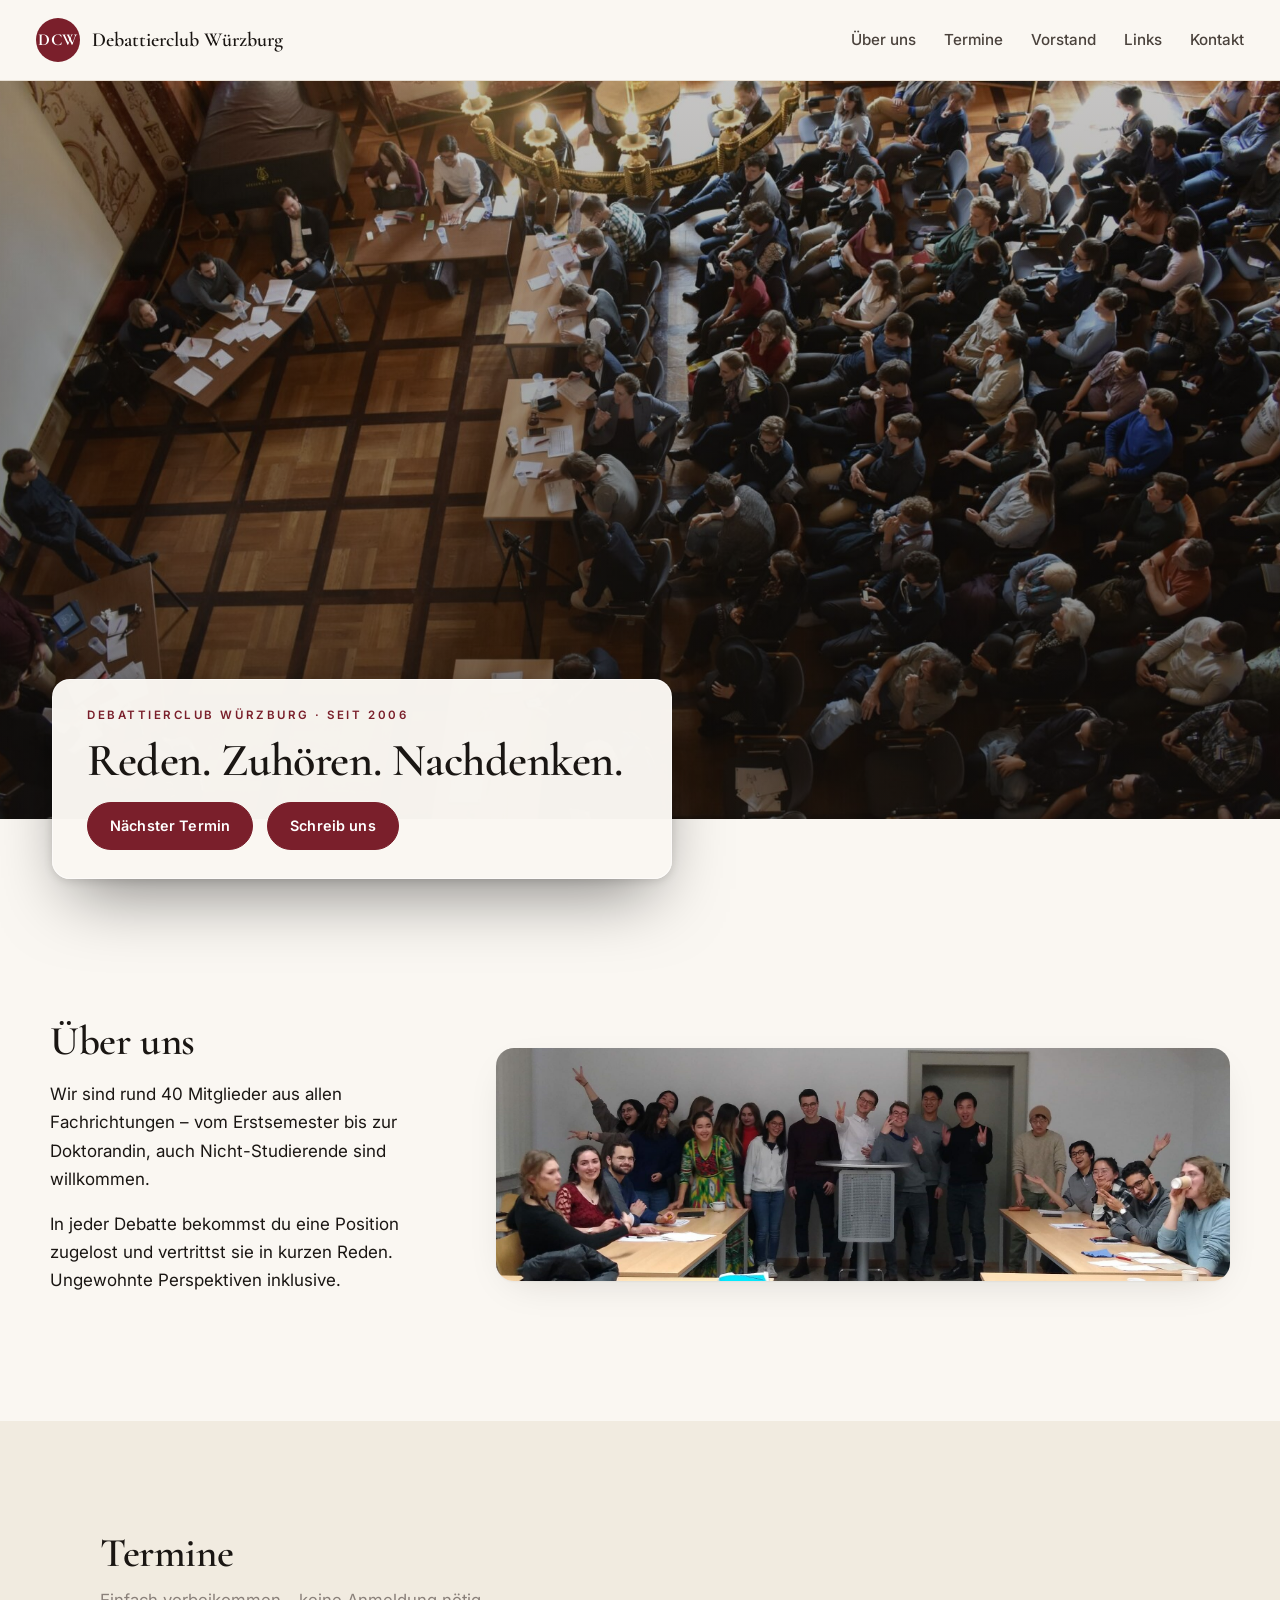
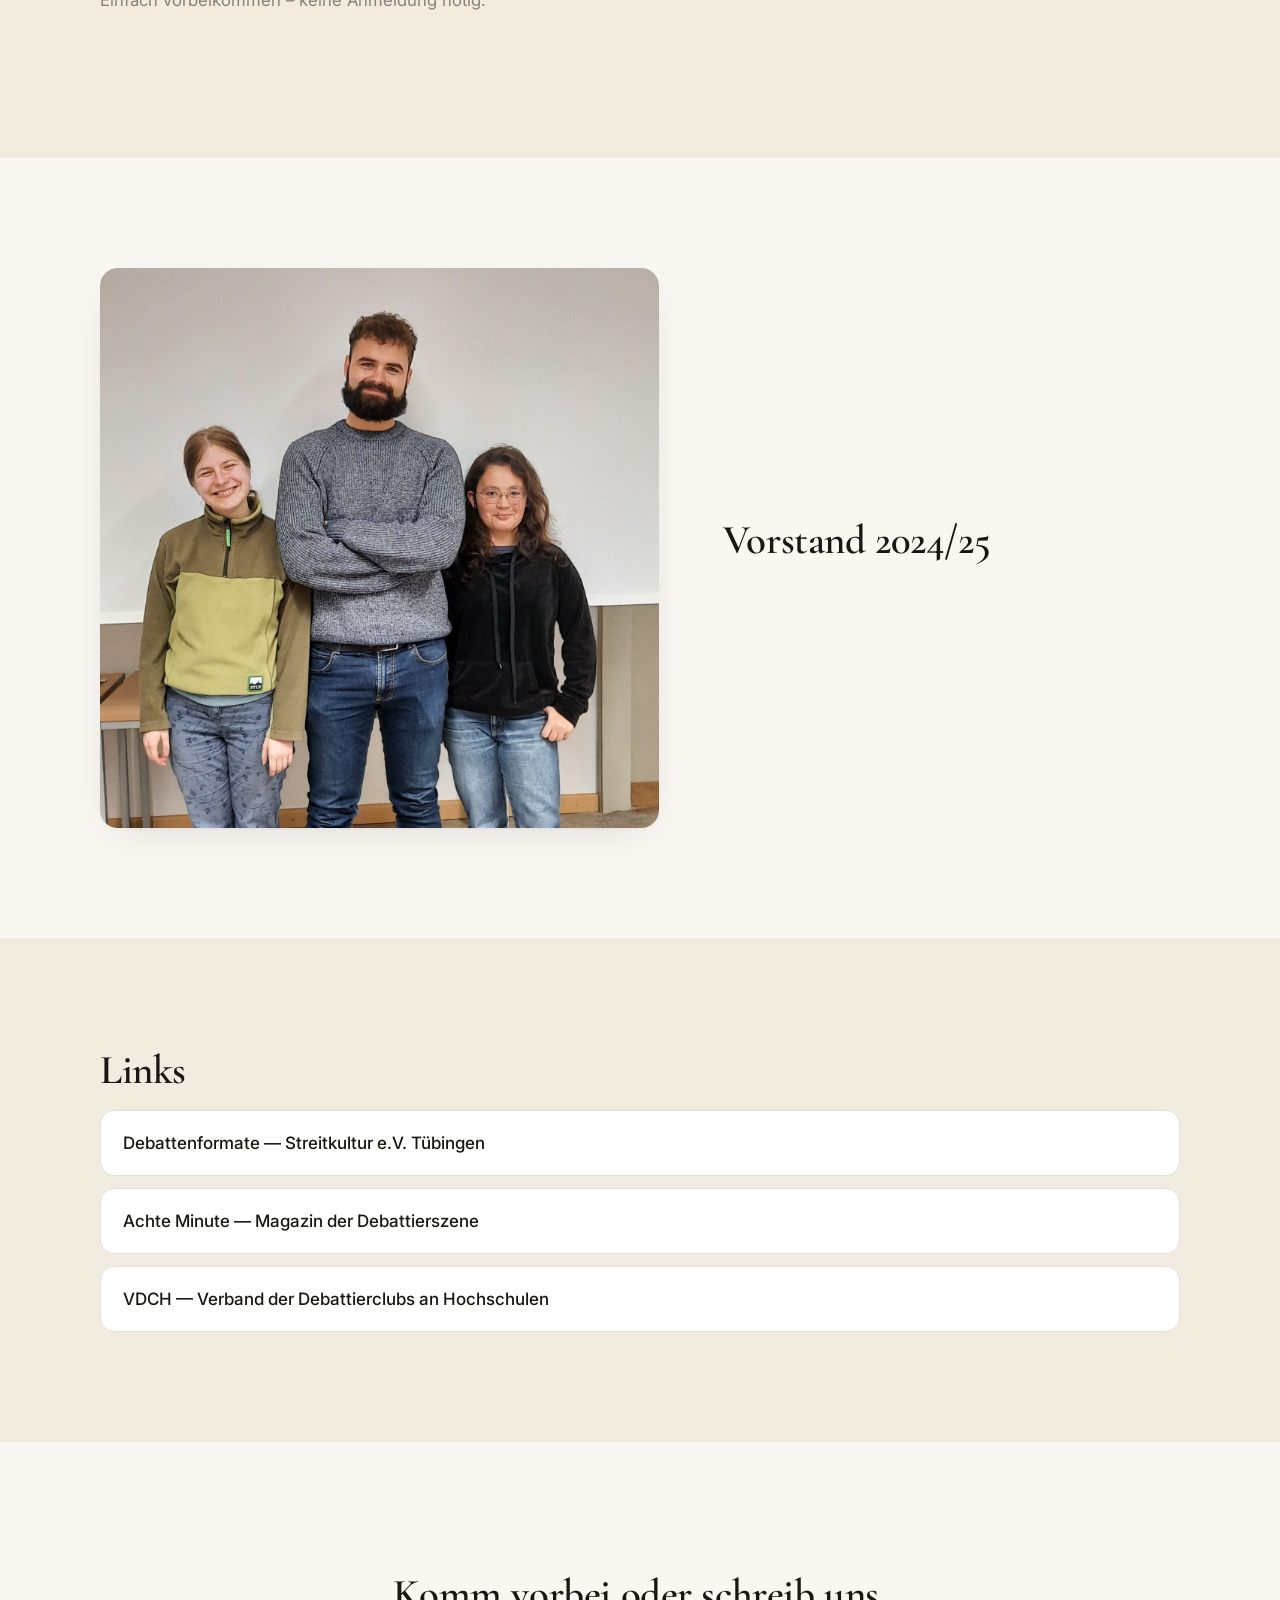
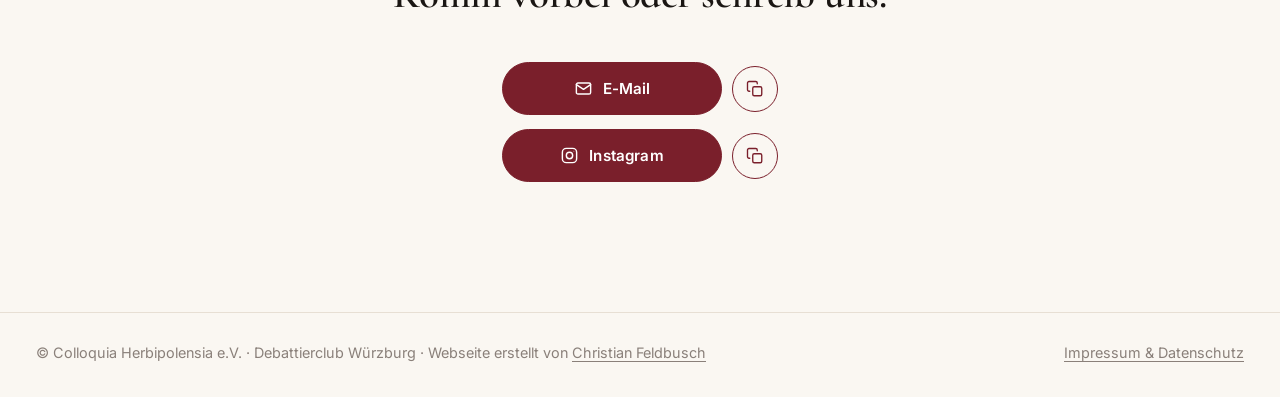
==== index.html @ fa039882 "Switch to Chefin's Google Sheet (edit URL) with gviz API Use the actual Sheet ID for cleaner API acc" ====
<!doctype html>
<html lang="de">
<head>
<meta charset="utf-8">
<meta name="viewport" content="width=device-width,initial-scale=1">
<title>Debattierclub Würzburg – Colloquia Herbipolensia e.V.</title>
<meta name="description" content="Jeden Donnerstag debattieren wir in Würzburg. Komm vorbei – egal ob Erstsemester oder Doktorandin.">
<link rel="preconnect" href="https://fonts.googleapis.com">
<link rel="preconnect" href="https://fonts.gstatic.com" crossorigin>
<link href="https://fonts.googleapis.com/css2?family=Cormorant+Garamond:wght@500;600;700&family=Inter:wght@400;500;600&display=swap" rel="stylesheet">
<link rel="stylesheet" href="styles.css">
</head>
<body>
<header class="site-header">
  <a class="brand" href="#top">
    <span class="brand-mark">DCW</span>
    <span class="brand-text">Debattierclub Würzburg</span>
  </a>
  <nav>
    <a href="#ueber">Über uns</a>
    <a href="#termine">Termine</a>
    <a href="#vorstand">Vorstand</a>
    <a href="#links">Links</a>
    <a href="#kontakt">Kontakt</a>
  </nav>
</header>

<main id="top">

<section class="hero">
  <div class="hero-img" role="img" aria-label="Blick über Würzburg"></div>
  <div class="hero-card">
    <p class="eyebrow">Debattierclub Würzburg · seit 2006</p>
    <h1>Reden. Zuhören. Nachdenken.</h1>
    <div class="cta-row">
      <a class="btn btn-primary" href="#termine">Nächster Termin</a>
      <a class="btn btn-primary" href="#kontakt">Schreib uns</a>
    </div>
  </div>
</section>

<section id="ueber" class="section">
  <div class="section-inner two-col">
    <div>
      <h2>Über uns</h2>
      <p>Wir sind rund 40 Mitglieder aus allen Fachrichtungen – vom Erstsemester bis zur Doktorandin, auch Nicht-Studierende sind willkommen.</p>
      <p>In jeder Debatte bekommst du eine Position zugelost und vertrittst sie in kurzen Reden. Ungewohnte Perspektiven inklusive.</p>
    </div>
    <img src="images/debate.jpg" alt="Debatte im Club" class="ueber-img" loading="lazy">
  </div>
</section>

<section id="termine" class="section section-alt">
  <div class="section-inner">
    <h2>Termine</h2>
    <p class="section-sub">Einfach vorbeikommen – keine Anmeldung nötig.</p>
    <div class="cards" id="termine-cards"></div>
  </div>
</section>

<section id="vorstand" class="section">
  <div class="section-inner two-col">
    <img id="vorstand-img" src="images/vorstand.jpg" alt="Vorstand" class="vorstand-img" loading="lazy">
    <div>
      <h2 id="vorstand-title">Vorstand 2024/25</h2>
      <ul class="people" id="vorstand-list"></ul>
    </div>
  </div>
</section>

<section id="links" class="section section-alt">
  <div class="section-inner">
    <h2>Links</h2>
    <ul class="links-list">
      <li><a href="https://www.streitkultur.net/debattieren/" target="_blank" rel="noopener">Debattenformate — Streitkultur e.V. Tübingen</a></li>
      <li><a href="https://www.achteminute.de/" target="_blank" rel="noopener">Achte Minute — Magazin der Debattierszene</a></li>
      <li><a href="https://www.vdch.de/" target="_blank" rel="noopener">VDCH — Verband der Debattierclubs an Hochschulen</a></li>
    </ul>
  </div>
</section>

<section id="kontakt" class="section kontakt">
  <div class="section-inner">
    <h2>Komm vorbei oder schreib uns.</h2>
    <div class="contact-list">
      <div class="contact-row">
        <a class="btn btn-primary contact-btn" href="mailto:debattierclubwuerzburg@gmail.com">
          <svg class="contact-icon" viewBox="0 0 24 24" fill="none" stroke="currentColor" stroke-width="1.8" stroke-linecap="round" stroke-linejoin="round" aria-hidden="true"><rect x="3" y="5" width="18" height="14" rx="2"/><path d="m3 7 9 6 9-6"/></svg>
          <span>E-Mail</span>
        </a>
        <button type="button" class="copy-btn" data-copy="debattierclubwuerzburg@gmail.com" aria-label="E-Mail-Adresse kopieren" title="E-Mail-Adresse kopieren">
          <svg class="copy-icon" viewBox="0 0 24 24" fill="none" stroke="currentColor" stroke-width="1.8" stroke-linecap="round" stroke-linejoin="round" aria-hidden="true"><rect x="9" y="9" width="12" height="12" rx="2"/><path d="M5 15H4a2 2 0 0 1-2-2V4a2 2 0 0 1 2-2h9a2 2 0 0 1 2 2v1"/></svg>
          <svg class="check-icon" viewBox="0 0 24 24" fill="none" stroke="currentColor" stroke-width="2.2" stroke-linecap="round" stroke-linejoin="round" aria-hidden="true"><path d="M20 6 9 17l-5-5"/></svg>
        </button>
      </div>
      <div class="contact-row">
        <a class="btn btn-primary contact-btn instagram-link" href="https://www.instagram.com/debattierclub.wuerzburg/" target="_blank" rel="noopener">
          <svg class="contact-icon" viewBox="0 0 24 24" fill="none" stroke="currentColor" stroke-width="1.8" stroke-linecap="round" stroke-linejoin="round" aria-hidden="true"><rect x="3" y="3" width="18" height="18" rx="5"/><circle cx="12" cy="12" r="4"/><circle cx="17.5" cy="6.5" r=".6" fill="currentColor" stroke="none"/></svg>
          <span>Instagram</span>
        </a>
        <button type="button" class="copy-btn" data-copy="@debattierclub.wuerzburg" aria-label="Instagram-Namen kopieren" title="Instagram-Namen kopieren">
          <svg class="copy-icon" viewBox="0 0 24 24" fill="none" stroke="currentColor" stroke-width="1.8" stroke-linecap="round" stroke-linejoin="round" aria-hidden="true"><rect x="9" y="9" width="12" height="12" rx="2"/><path d="M5 15H4a2 2 0 0 1-2-2V4a2 2 0 0 1 2-2h9a2 2 0 0 1 2 2v1"/></svg>
          <svg class="check-icon" viewBox="0 0 24 24" fill="none" stroke="currentColor" stroke-width="2.2" stroke-linecap="round" stroke-linejoin="round" aria-hidden="true"><path d="M20 6 9 17l-5-5"/></svg>
        </button>
      </div>
    </div>
    <script>
      document.querySelectorAll('.copy-btn').forEach(function(btn){
        btn.addEventListener('click', function(){
          var text = btn.getAttribute('data-copy');
          navigator.clipboard.writeText(text).then(function(){
            btn.classList.add('copied');
            setTimeout(function(){ btn.classList.remove('copied'); }, 1600);
          }).catch(function(){});
        });
      });
      document.querySelectorAll('.instagram-link').forEach(function(a){
        a.addEventListener('click', function(e){
          if(/iPhone|iPad|iPod|Android/i.test(navigator.userAgent)){
            e.preventDefault();
            var web = a.href;
            var app = 'instagram://user?username=debattierclub.wuerzburg';
            var fallback = setTimeout(function(){
              window.location.href = web;
            }, 1200);
            var cancel = function(){ clearTimeout(fallback); };
            document.addEventListener('visibilitychange', function(){
              if(document.hidden) cancel();
            }, {once:true});
            window.addEventListener('pagehide', cancel, {once:true});
            window.location.href = app;
          }
        });
      });
    </script>
  </div>
</section>

<script>
(function() {
  var SHEET_ID = '1Ak6SNMgtE91sAA13XTsr9GhiuPjEjDayfpyzAdShG8o';

  // Reiner Text: HTML-Tags und Formatierung entfernen
  function clean(str) {
    var tmp = document.createElement('div');
    tmp.innerHTML = str;
    return (tmp.textContent || tmp.innerText || '').trim();
  }

  // CSV parsen (einfacher Parser, reicht fuer unsere Tabellen)
  function parseCSV(text) {
    var lines = text.split('\n');
    if (lines.length < 2) return [];
    var headers = splitCSVLine(lines[0]);
    var rows = [];
    for (var i = 1; i < lines.length; i++) {
      if (!lines[i].trim()) continue;
      var values = splitCSVLine(lines[i]);
      var obj = {};
      headers.forEach(function(h, j) {
        obj[clean(h)] = clean(values[j] || '');
      });
      rows.push(obj);
    }
    return rows;
  }

  function splitCSVLine(line) {
    var result = [], current = '', inQuotes = false;
    for (var i = 0; i < line.length; i++) {
      var c = line[i];
      if (c === '"') {
        if (inQuotes && line[i + 1] === '"') { current += '"'; i++; }
        else { inQuotes = !inQuotes; }
      } else if (c === ',' && !inQuotes) {
        result.push(current); current = '';
      } else {
        current += c;
      }
    }
    result.push(current);
    return result;
  }

  function fetchSheet(sheetName, callback) {
    var url = 'https://docs.google.com/spreadsheets/d/' + SHEET_ID +
              '/gviz/tq?tqx=out:csv&sheet=' + encodeURIComponent(sheetName);
    fetch(url)
      .then(function(r) { return r.text(); })
      .then(function(text) { callback(parseCSV(text)); })
      .catch(function(err) {
        console.log('Google Sheets konnte nicht geladen werden.', err);
      });
  }

  // Vorstand laden
  fetchSheet('Vorstand', function(rows) {
    if (!rows.length) return;
    var list = document.getElementById('vorstand-list');
    var title = document.getElementById('vorstand-title');
    var img = document.getElementById('vorstand-img');

    var zeitraum = rows[0]['Zeitraum'] || '';
    if (zeitraum) {
      title.textContent = 'Vorstand ' + zeitraum;
    }

    var bildUrl = rows[0]['Bild-URL'] || '';
    if (bildUrl) {
      var match = bildUrl.match(/\/d\/([a-zA-Z0-9_-]+)/);
      if (match) {
        img.src = 'https://lh3.googleusercontent.com/d/' + match[1];
      } else {
        img.src = bildUrl;
      }
    }

    var html = '';
    rows.forEach(function(row) {
      var name = row['Name'] || '';
      var rolle = row['Rolle'] || '';
      if (name) {
        html += '<li><strong>' + name + '</strong> — ' + rolle + '</li>';
      }
    });
    if (html) list.innerHTML = html;
  });

  // Termine laden
  fetchSheet('Termine', function(rows) {
    if (!rows.length) return;
    var container = document.getElementById('termine-cards');

    var html = '';
    rows.forEach(function(row, i) {
      var tag = row['Tag'] || '';
      var titel = row['Titel'] || '';
      var uhrzeit = row['Uhrzeit'] || '';
      var ort = row['Ort'] || '';
      var muted = (i === rows.length - 1) ? ' card-muted' : '';
      html += '<article class="card' + muted + '">';
      html += '<div class="card-day">' + tag + '</div>';
      html += '<h3>' + titel + '</h3>';
      html += '<p class="card-time">' + uhrzeit + '</p>';
      html += '<p>' + ort + '</p>';
      html += '</article>';
    });
    if (html) container.innerHTML = html;
  });
})();
</script>

</main>

<footer class="site-footer">
  <div>© Colloquia Herbipolensia e.V. · Debattierclub Würzburg · Webseite erstellt von <a class="credit-link" href="https://www.linkedin.com/in/christian-feldbusch-903a1634a?utm_source=share_via&amp;utm_content=profile&amp;utm_medium=member_ios" target="_blank" rel="noopener">Christian Feldbusch</a></div>
  <div><a href="impressum.html">Impressum &amp; Datenschutz</a></div>
</footer>

</body>
</html>
---- styles.css ----
:root{
  --bg:#faf7f2;
  --surface:#ffffff;
  --ink:#1a1613;
  --ink-soft:#4a423c;
  --muted:#8a807a;
  --accent:#7a1f2b;
  --accent-soft:#a6313f;
  --line:#e7dfd4;
  --shadow: 0 1px 2px rgba(26,22,19,.04), 0 12px 40px -18px rgba(26,22,19,.18);
  --serif:"Cormorant Garamond", Georgia, serif;
  --sans:"Inter", -apple-system, system-ui, sans-serif;
}
*{box-sizing:border-box}
html{scroll-behavior:smooth;scroll-padding-top:90px;background:#faf7f2}
html,body{margin:0;padding:0}
@media (prefers-reduced-motion: reduce){html{scroll-behavior:auto}}
body{
  background:var(--bg);
  color:var(--ink);
  font-family:var(--sans);
  font-size:17px;
  line-height:1.65;
  -webkit-font-smoothing:antialiased;
}
a{color:var(--accent);text-decoration:none}
a:hover{color:var(--accent-soft)}
h1,h2,h3{font-family:var(--serif);font-weight:600;letter-spacing:-0.01em;line-height:1.1;margin:0 0 .6em}
h1{font-size:clamp(2.4rem,5.2vw,4.2rem)}
h2{font-size:clamp(1.9rem,3.2vw,2.6rem);margin-bottom:.4em}
h3{font-size:1.25rem;margin:0 0 .25em}
p{margin:0 0 1em}
img{max-width:100%;display:block}

/* header */
.site-header{
  position:sticky;top:0;z-index:20;
  display:flex;align-items:center;justify-content:space-between;
  padding:18px 36px;
  background:#faf7f2;
  border-bottom:1px solid var(--line);
}
.brand{display:flex;align-items:center;gap:12px;color:var(--ink)}
.brand-mark{
  display:inline-grid;place-items:center;
  width:44px;height:44px;border-radius:50%;
  background:var(--accent);color:#fff;
  font-family:var(--serif);font-weight:700;font-size:1.05rem;
  letter-spacing:.02em;
}
.brand-text{font-family:var(--serif);font-size:1.25rem;font-weight:600}
.site-header nav{display:flex;gap:28px}
.site-header nav a{color:var(--ink-soft);font-weight:500;font-size:.95rem}
.site-header nav a:hover{color:var(--accent)}

/* hero */
.hero{position:relative;min-height:82vh;overflow:visible}
.hero-img{
  position:absolute;inset:0;
  background:url(images/header.jpg) center/cover no-repeat;
  filter:saturate(.88) contrast(1.02);
}
.hero-img-clip{position:absolute;inset:0;overflow:hidden;pointer-events:none}
.hero-img::after{
  content:"";position:absolute;inset:0;
  background:linear-gradient(180deg, rgba(26,22,19,.25) 0%, rgba(26,22,19,.55) 100%);
}
.hero-card{
  position:absolute;
  left:52px;
  bottom:-60px;
  width:min(620px, calc(100% - 104px));
  background:rgba(250,247,242,.98);
  border:1px solid rgba(255,255,255,.6);
  border-radius:18px;
  padding:26px 34px 28px;
  box-shadow:0 30px 70px -20px rgba(0,0,0,.5), 0 2px 10px rgba(0,0,0,.12);
  z-index:3;
}
.hero-card h1{font-size:clamp(1.7rem, 3.1vw, 2.4rem)}
.hero-card .lead{font-size:.96rem;margin-bottom:16px}
.hero-card .btn{padding:11px 22px;font-size:.9rem}
.hero-card h1{
  color:var(--ink);
  font-size:clamp(1.9rem, 3.6vw, 2.9rem);
  margin-bottom:.35em;
}
.eyebrow{
  font-size:.72rem;letter-spacing:.22em;text-transform:uppercase;
  color:var(--accent);margin:0 0 10px;font-weight:600;
}
.lead{font-size:1rem;max-width:62ch;color:var(--ink-soft);margin-bottom:18px;line-height:1.55}
.cta-row{display:flex;gap:14px;flex-wrap:wrap}

/* buttons */
.btn{
  display:inline-block;padding:13px 26px;border-radius:999px;
  font-weight:600;font-size:.95rem;letter-spacing:.01em;
  transition:transform .15s ease, background .2s ease, color .2s ease, border-color .2s ease;
  border:1.5px solid transparent;
}
.btn:hover{transform:translateY(-1px)}
.btn-primary{background:var(--accent);color:#fff;border-color:var(--accent)}
.btn-primary:hover{background:var(--accent-soft);border-color:var(--accent-soft);color:#fff}

/* sections */
.section{padding:110px 36px}
#ueber{padding:200px 36px 110px}
#ueber .two-col{grid-template-columns:.85fr 1.6fr;gap:56px}
#ueber .section-inner{max-width:1180px}
.section-alt{background:#f1ebe0}
.section-inner{max-width:1080px;margin:0 auto}
.section-sub{color:var(--muted);font-size:1.05rem;margin:-.3em 0 2em;max-width:60ch}

.two-col{
  display:grid;grid-template-columns:1.1fr .9fr;gap:64px;align-items:center;
}
.two-col.reverse{grid-template-columns:.9fr 1.1fr}

.ueber-img{
  width:100%;
  height:auto;
  border-radius:18px;
  box-shadow:var(--shadow);
  display:block;
}

/* cards */
.cards{display:grid;grid-template-columns:repeat(3,1fr);gap:22px;margin-top:8px}
.card{
  background:var(--surface);border:1px solid var(--line);
  padding:32px 28px;border-radius:18px;
  box-shadow:var(--shadow);
  transition:transform .2s ease, box-shadow .2s ease;
}
.card:hover{transform:translateY(-3px);box-shadow:0 2px 4px rgba(0,0,0,.04),0 22px 50px -22px rgba(122,31,43,.25)}
.card-day{
  display:inline-grid;place-items:center;
  width:46px;height:46px;border-radius:12px;
  background:var(--accent);color:#fff;
  font-family:var(--serif);font-size:1.35rem;font-weight:700;
  margin-bottom:18px;
}
.card-muted .card-day{background:var(--ink-soft)}
.card-time{font-weight:600;color:var(--ink);margin:0 0 4px;font-size:1.05rem}

/* vorstand */
.vorstand-img{
  border-radius:18px;box-shadow:var(--shadow);
  width:100%;object-fit:cover;object-position:center top;
  max-height:560px;
}
.people{list-style:none;padding:0;margin:0}
.people li{
  padding:14px 0;border-bottom:1px solid var(--line);
  font-size:1.05rem;color:var(--ink-soft);
}
.people li:last-child{border-bottom:none}
.people strong{color:var(--ink)}

/* links list */
.links-list{list-style:none;padding:0;margin:0;display:grid;gap:12px}
.links-list a{
  display:block;padding:18px 22px;
  background:var(--surface);border:1px solid var(--line);border-radius:14px;
  color:var(--ink);font-weight:500;
  transition:border-color .2s, transform .15s;
}
.links-list a:hover{border-color:var(--accent);color:var(--accent);transform:translateX(4px)}

/* kontakt */
.kontakt{text-align:center;padding:130px 36px}
.kontakt h2{margin-bottom:1.1em}
.contact-list{display:flex;flex-direction:column;align-items:center;gap:14px}
.contact-row{display:flex;align-items:center;gap:10px}
.contact-btn{
  display:inline-flex;align-items:center;gap:10px;
  min-width:220px;justify-content:center;
  padding:13px 26px;
}
.contact-icon{width:19px;height:19px;flex-shrink:0}
.copy-btn{
  position:relative;
  display:inline-grid;place-items:center;
  width:46px;height:46px;
  background:transparent;color:var(--accent);
  border:1.5px solid var(--accent);
  border-radius:50%;
  cursor:pointer;padding:0;
  transition:background .2s ease, color .2s ease, transform .15s ease;
}
.copy-btn:hover{background:var(--accent);color:#fff;transform:translateY(-1px)}
.copy-btn svg{width:18px;height:18px;transition:opacity .15s ease, transform .15s ease}
.copy-btn .check-icon{position:absolute;opacity:0;transform:scale(.6)}
.copy-btn.copied{background:var(--accent);color:#fff;border-color:var(--accent)}
.copy-btn.copied .copy-icon{opacity:0}
.copy-btn.copied .check-icon{opacity:1;transform:scale(1)}

/* footer */
.site-footer{
  border-top:1px solid var(--line);
  padding:28px 36px 32px;
  display:flex;justify-content:space-between;align-items:center;flex-wrap:wrap;gap:12px;
  font-size:.9rem;color:var(--muted);
  background:var(--bg);
}
.site-footer a{color:var(--muted);text-decoration:underline;text-underline-offset:3px}
.site-footer a:hover{color:var(--accent)}

/* responsive */
@media (max-width: 860px){
  .site-header{padding:14px 20px;justify-content:center}
  .site-header nav{display:none}
  .brand-text{display:inline}
  .hero{min-height:62vh;overflow:visible}
  .hero-card{
    left:16px;right:16px;bottom:-50px;width:auto;
    padding:22px 22px 24px;border-radius:16px;
    box-shadow:0 20px 50px -18px rgba(0,0,0,.5),0 2px 8px rgba(0,0,0,.12);
  }
  .hero-card h1{font-size:1.6rem}
  .eyebrow{font-size:.68rem;letter-spacing:.18em}
  .section{padding:72px 20px}
  #ueber{padding:120px 20px 80px}
  #ueber .two-col{grid-template-columns:1fr;gap:28px}
  #ueber .section-inner{max-width:560px}
  .two-col,.two-col.reverse{grid-template-columns:1fr;gap:32px}
  .cards{grid-template-columns:1fr}
  .kontakt{padding:80px 20px 60px}
  .kontakt h2{font-size:1.75rem;margin-bottom:1.3em}
  .contact-row{width:100%;justify-content:center}
  .contact-btn{min-width:0;flex:1;max-width:260px}
  .site-footer{padding:22px 20px 26px;flex-direction:column;text-align:center;font-size:.82rem}
  .site-footer > div{flex-basis:auto}
  .legal{padding:60px 22px 90px}
  .legal h1{font-size:2rem}
  .legal h2{font-size:1.1rem}
  .vorstand-img{max-height:400px}
}
@media (max-width: 460px){
  .brand-text{font-size:1.1rem}
  .brand-mark{width:40px;height:40px}
  .hero-card h1{font-size:1.4rem}
  .hero-card{padding:20px 18px 22px}
  h2{font-size:1.55rem}
  .card{padding:24px 22px}
  .contact-btn{padding:12px 18px;font-size:.88rem}
  .copy-btn{width:42px;height:42px}
  .copy-btn svg{width:16px;height:16px}
}

/* impressum page */
.legal{max-width:780px;margin:0 auto;padding:80px 28px 120px}
.legal h1{font-size:2.4rem;margin-bottom:1.2em}
.legal h2{font-size:1.35rem;margin-top:2em;font-family:var(--sans);font-weight:600;text-transform:uppercase;letter-spacing:.05em;color:var(--accent)}
.legal p{color:var(--ink-soft);font-size:.98rem;line-height:1.75}
.legal .back{display:inline-block;margin-bottom:2em;color:var(--muted);font-size:.9rem}
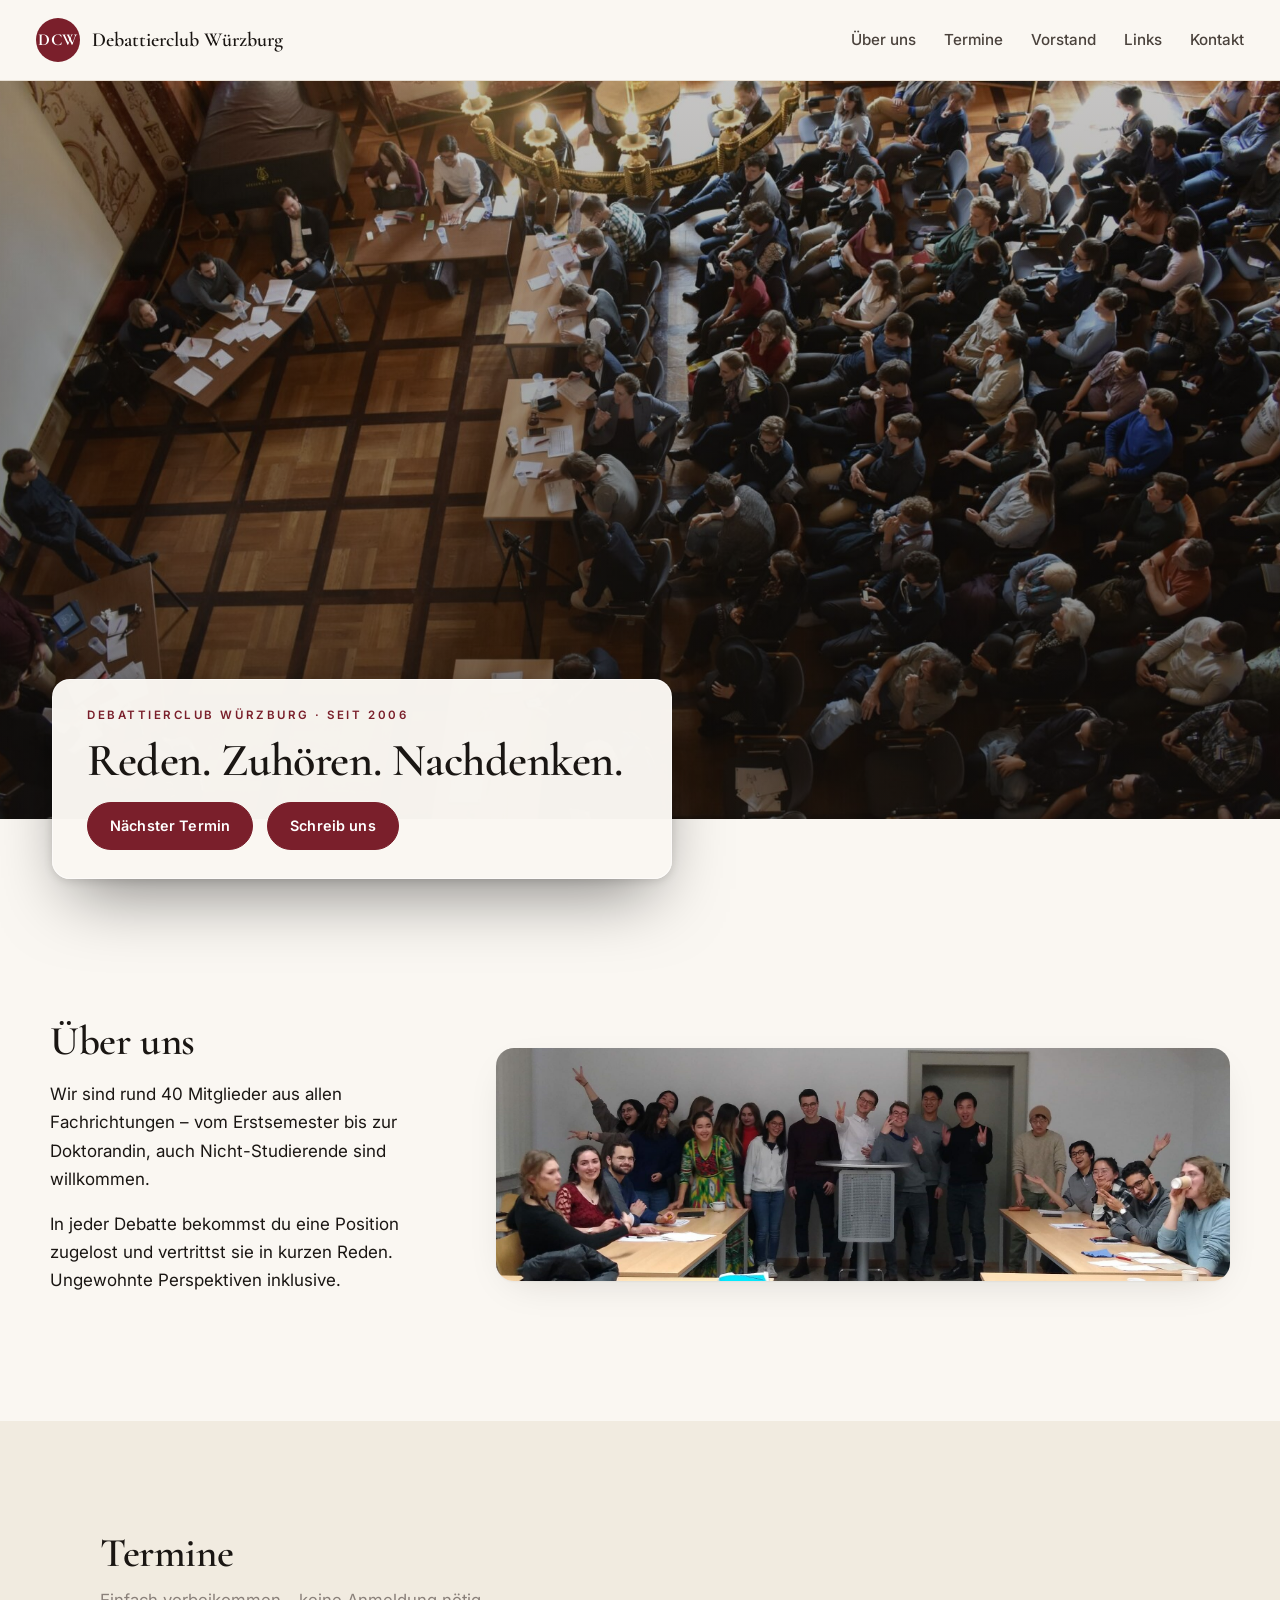
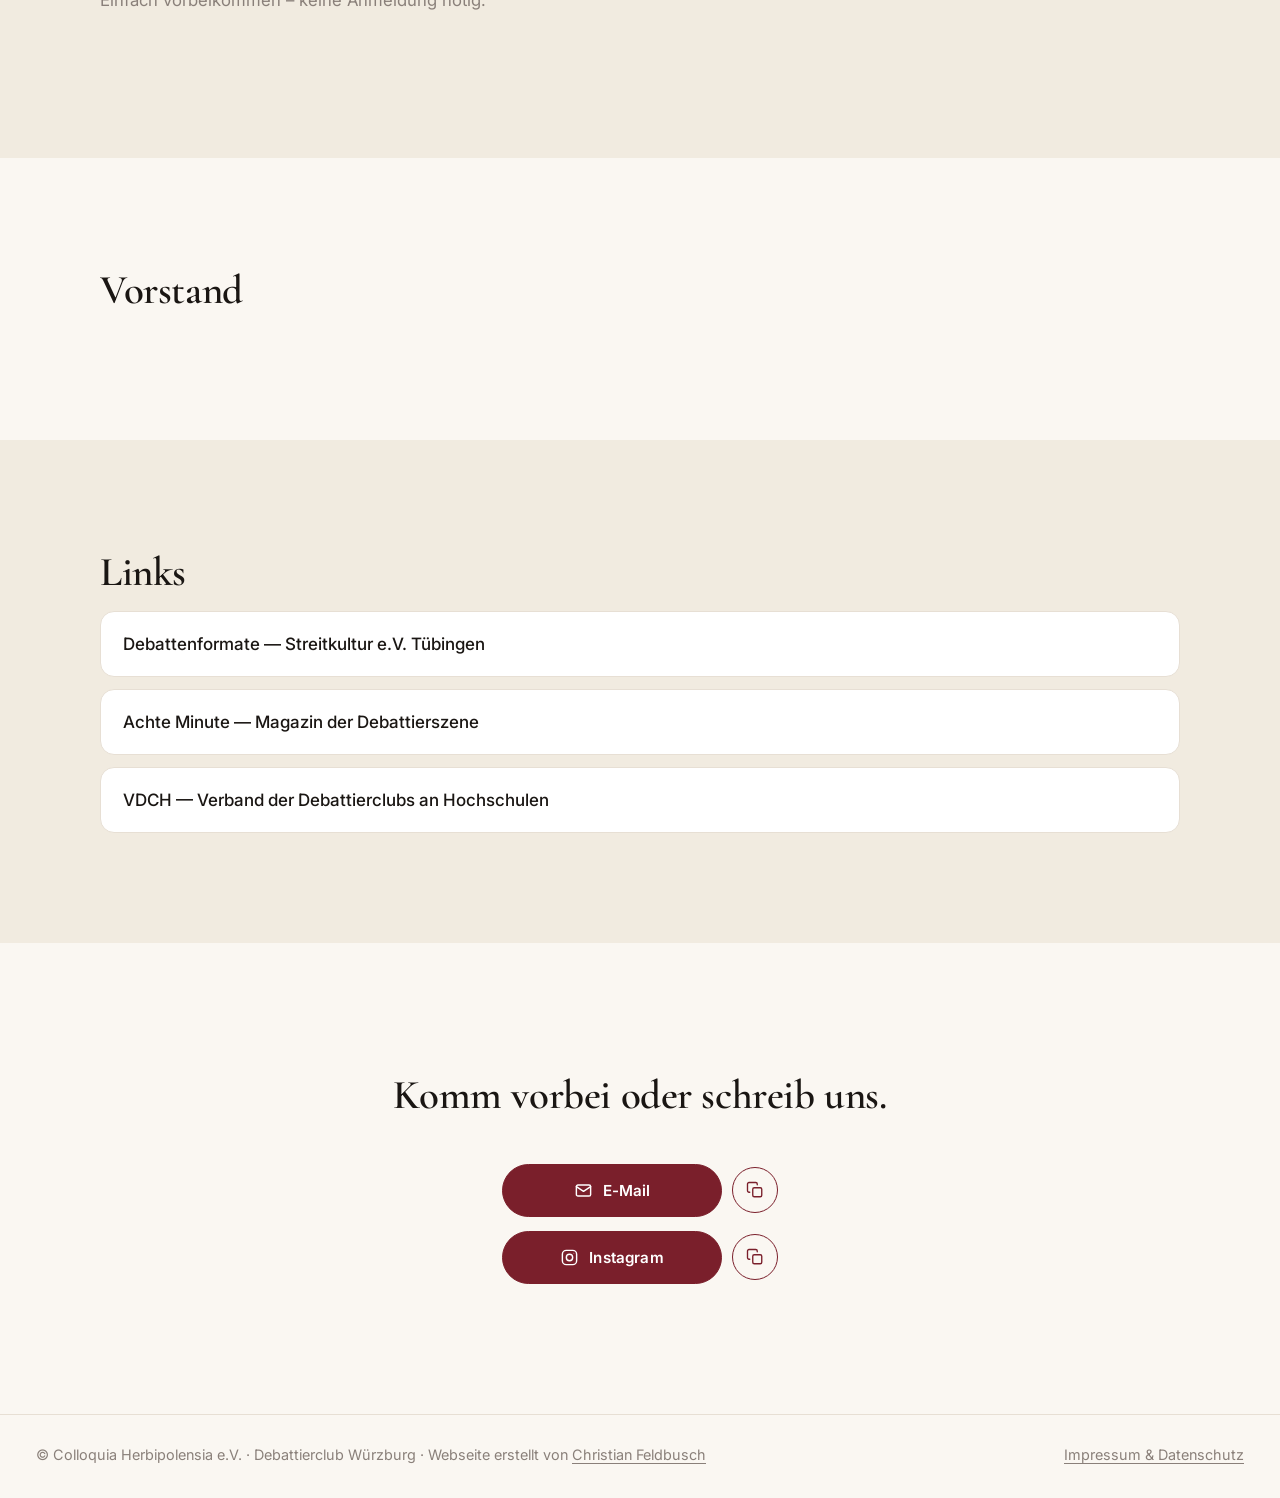
==== commit 6a30e399: "Fix Vorstand: use column index, single Zeitraum heading, hide image when empty - Use column position" ====
--- a/index.html
+++ b/index.html
@@ -60,9 +60,9 @@
 
 <section id="vorstand" class="section">
   <div class="section-inner two-col">
-    <img id="vorstand-img" src="images/vorstand.jpg" alt="Vorstand" class="vorstand-img" loading="lazy">
+    <img id="vorstand-img" src="" alt="Vorstand" class="vorstand-img" loading="lazy" style="display:none">
     <div>
-      <h2 id="vorstand-title">Vorstand 2024/25</h2>
+      <h2 id="vorstand-title">Vorstand</h2>
       <ul class="people" id="vorstand-list"></ul>
     </div>
   </div>
@@ -147,20 +147,13 @@
     return (tmp.textContent || tmp.innerText || '').trim();
   }
 
-  // CSV parsen (einfacher Parser, reicht fuer unsere Tabellen)
+  // CSV parsen — gibt Array von Arrays zurueck (Spaltenindex statt Headernamen)
   function parseCSV(text) {
     var lines = text.split('\n');
-    if (lines.length < 2) return [];
-    var headers = splitCSVLine(lines[0]);
     var rows = [];
-    for (var i = 1; i < lines.length; i++) {
+    for (var i = 0; i < lines.length; i++) {
       if (!lines[i].trim()) continue;
-      var values = splitCSVLine(lines[i]);
-      var obj = {};
-      headers.forEach(function(h, j) {
-        obj[clean(h)] = clean(values[j] || '');
-      });
-      rows.push(obj);
+      rows.push(splitCSVLine(lines[i]).map(clean));
     }
     return rows;
   }
@@ -194,18 +187,22 @@
   }
 
   // Vorstand laden
+  // Spalte A=Name, B=Rolle, C=Zeitraum, D=Bild-URL
+  // Zeile 0 = Header, Zeile 1+ = Daten
   fetchSheet('Vorstand', function(rows) {
-    if (!rows.length) return;
+    if (rows.length < 2) return;
     var list = document.getElementById('vorstand-list');
     var title = document.getElementById('vorstand-title');
     var img = document.getElementById('vorstand-img');
 
-    var zeitraum = rows[0]['Zeitraum'] || '';
+    // Zeitraum einmalig aus erster Datenzeile (Zeile 1)
+    var zeitraum = rows[1][2] || '';
     if (zeitraum) {
       title.textContent = 'Vorstand ' + zeitraum;
     }
 
-    var bildUrl = rows[0]['Bild-URL'] || '';
+    // Bild-URL aus erster Datenzeile, Spalte D (Index 3)
+    var bildUrl = rows[1][3] || '';
     if (bildUrl) {
       var match = bildUrl.match(/\/d\/([a-zA-Z0-9_-]+)/);
       if (match) {
@@ -213,30 +210,33 @@
       } else {
         img.src = bildUrl;
       }
-    }
-
+      img.style.display = '';
+    }
+
+    // Vorstandsliste: Zeile 1+ (ueberspringe Header)
     var html = '';
-    rows.forEach(function(row) {
-      var name = row['Name'] || '';
-      var rolle = row['Rolle'] || '';
+    for (var i = 1; i < rows.length; i++) {
+      var name = rows[i][0] || '';
+      var rolle = rows[i][1] || '';
       if (name) {
         html += '<li><strong>' + name + '</strong> — ' + rolle + '</li>';
       }
-    });
+    }
     if (html) list.innerHTML = html;
   });
 
   // Termine laden
+  // Spalte A=Tag, B=Titel, C=Uhrzeit, D=Ort
   fetchSheet('Termine', function(rows) {
-    if (!rows.length) return;
+    if (rows.length < 2) return;
     var container = document.getElementById('termine-cards');
 
     var html = '';
-    rows.forEach(function(row, i) {
-      var tag = row['Tag'] || '';
-      var titel = row['Titel'] || '';
-      var uhrzeit = row['Uhrzeit'] || '';
-      var ort = row['Ort'] || '';
+    for (var i = 1; i < rows.length; i++) {
+      var tag = rows[i][0] || '';
+      var titel = rows[i][1] || '';
+      var uhrzeit = rows[i][2] || '';
+      var ort = rows[i][3] || '';
       var muted = (i === rows.length - 1) ? ' card-muted' : '';
       html += '<article class="card' + muted + '">';
       html += '<div class="card-day">' + tag + '</div>';
@@ -244,7 +244,7 @@
       html += '<p class="card-time">' + uhrzeit + '</p>';
       html += '<p>' + ort + '</p>';
       html += '</article>';
-    });
+    }
     if (html) container.innerHTML = html;
   });
 })();
